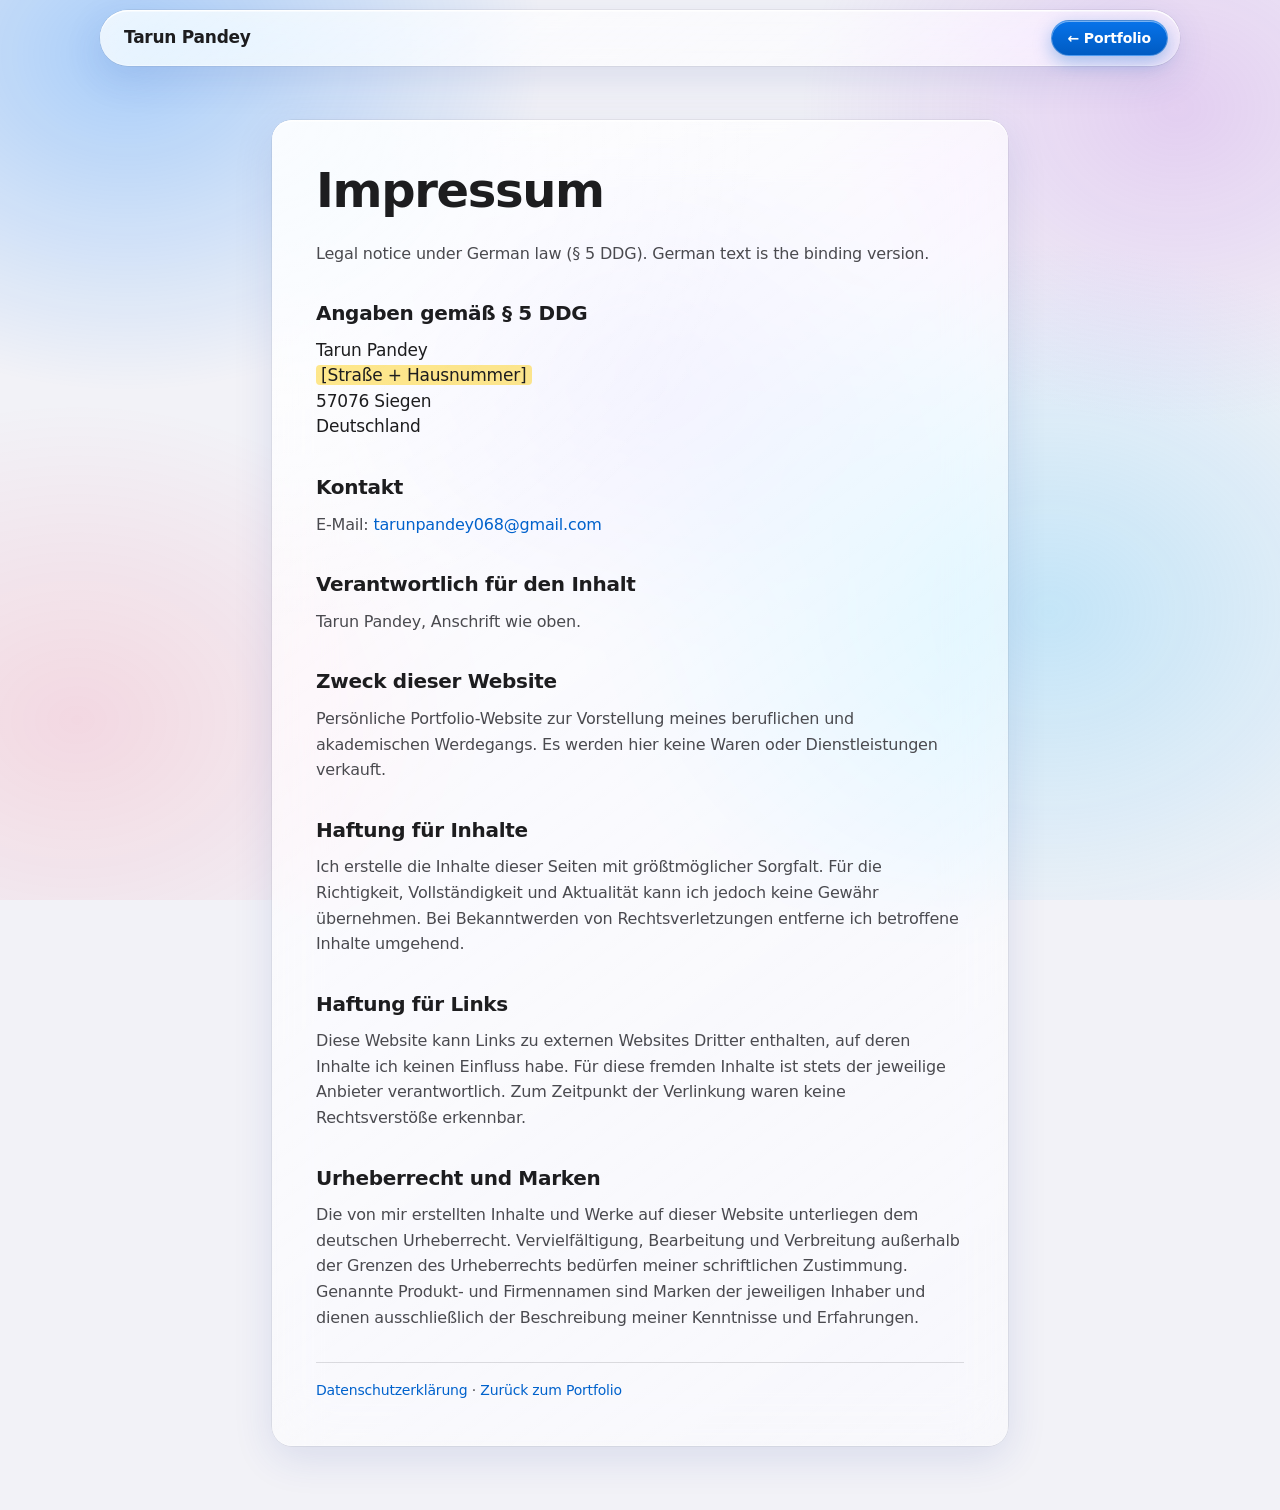
==== impressum.html @ 10e28572 "Add files via upload" ====
<!DOCTYPE html>
<html lang="de">
<head>
  <meta charset="UTF-8" />
  <meta name="viewport" content="width=device-width, initial-scale=1" />
  <meta name="color-scheme" content="light dark" />
  <meta http-equiv="Content-Security-Policy" content="default-src 'none'; style-src 'self'; img-src 'self' data:; base-uri 'none'; form-action 'none'; upgrade-insecure-requests" />
  <meta name="referrer" content="strict-origin-when-cross-origin" />
  <meta name="robots" content="index, follow" />
  <title>Impressum — Tarun Pandey</title>
  <link rel="icon" href="favicon.svg" type="image/svg+xml" />
  <link rel="stylesheet" href="style.css" />
</head>
<body>
  <header class="nav">
    <div class="nav__inner">
      <a class="nav__brand" href="index.html">Tarun Pandey</a>
      <div class="nav__actions"><a class="btn btn--small" href="index.html">← Portfolio</a></div>
    </div>
  </header>

  <main class="legal">
    <div class="container">
      <article class="legal__card">
        <h1>Impressum</h1>
        <p lang="en">Legal notice under German law (§ 5 DDG). German text is the binding version.</p>

        <h2>Angaben gemäß § 5 DDG</h2>
        <address>
          Tarun Pandey<br />
          <span class="todo">[Straße + Hausnummer]</span><br />
          57076 Siegen<br />
          Deutschland
        </address>

        <h2 id="kontakt">Kontakt</h2>
        <p>
          E-Mail: <a href="mailto:tarunpandey068@gmail.com">tarunpandey068@gmail.com</a>
        </p>

        <h2>Verantwortlich für den Inhalt</h2>
        <p>Tarun Pandey, Anschrift wie oben.</p>

        <h2>Zweck dieser Website</h2>
        <p>Persönliche Portfolio-Website zur Vorstellung meines beruflichen und akademischen Werdegangs. Es werden hier keine Waren oder Dienstleistungen verkauft.</p>

        <h2>Haftung für Inhalte</h2>
        <p>Ich erstelle die Inhalte dieser Seiten mit größtmöglicher Sorgfalt. Für die Richtigkeit, Vollständigkeit und Aktualität kann ich jedoch keine Gewähr übernehmen. Bei Bekanntwerden von Rechtsverletzungen entferne ich betroffene Inhalte umgehend.</p>

        <h2>Haftung für Links</h2>
        <p>Diese Website kann Links zu externen Websites Dritter enthalten, auf deren Inhalte ich keinen Einfluss habe. Für diese fremden Inhalte ist stets der jeweilige Anbieter verantwortlich. Zum Zeitpunkt der Verlinkung waren keine Rechtsverstöße erkennbar.</p>

        <h2>Urheberrecht und Marken</h2>
        <p>Die von mir erstellten Inhalte und Werke auf dieser Website unterliegen dem deutschen Urheberrecht. Vervielfältigung, Bearbeitung und Verbreitung außerhalb der Grenzen des Urheberrechts bedürfen meiner schriftlichen Zustimmung. Genannte Produkt- und Firmennamen sind Marken der jeweiligen Inhaber und dienen ausschließlich der Beschreibung meiner Kenntnisse und Erfahrungen.</p>

        <p class="note"><a href="datenschutz.html">Datenschutzerklärung</a> · <a href="index.html">Zurück zum Portfolio</a></p>
      </article>
    </div>
  </main>
</body>
</html>
---- style.css ----
/* ═══════════════════════════════════════════════
   TARUN PANDEY — PORTFOLIO
   Design language: Apple "liquid glass" — frosted translucent slabs over
   a soft colour field, system type, glossy capsule buttons, light/dark,
   and graceful fallbacks (reduced motion / transparency / contrast).
═══════════════════════════════════════════════ */

/* ─── TOKENS ─── */
:root {
  color-scheme: light dark;

  --bg:        #f2f2f7;                 /* iOS system grouped background */
  --text:      #1d1d1f;
  --text-2:    #4a4a4f;                 /* ≥7:1 on the lightest glass */
  --line:      rgba(60, 60, 67, 0.16);
  --accent:    #007aff;                 /* iOS blue — decorative / large */
  --accent-btn-top: #0773ea;
  --accent-btn-bot: #005bc2;            /* white text ≥ 4.5:1 */
  --link:      #0062cc;                 /* text links ≥ 5:1 on glass */
  --ok:        #1f8f3a;

  --chip-bg:   rgba(0, 122, 255, 0.10);
  --chip-text: #0b3d91;

  /* glass slab */
  --glass-bg:     linear-gradient(145deg, rgba(255,255,255,0.78), rgba(255,255,255,0.46));
  --glass-shadow: 0 0 0 0.5px rgba(60,60,67,0.14),
                  0 12px 40px rgba(30, 60, 160, 0.12),
                  inset 0 1.5px 0 rgba(255,255,255,0.95),
                  inset 0 -1px 0 rgba(255,255,255,0.35);
  --glass-shadow-hover: 0 0 0 0.5px rgba(60,60,67,0.16),
                  0 22px 60px rgba(30, 60, 160, 0.20),
                  inset 0 1.5px 0 rgba(255,255,255,1),
                  inset 0 -1px 0 rgba(255,255,255,0.4);
  --sheen:        rgba(255,255,255,0.55);
  --blur:         blur(28px) saturate(180%);

  /* colour field behind the glass */
  --mesh:
    radial-gradient(42rem 34rem at 10% 6%,  rgba(0,122,255,0.30),  transparent 62%),
    radial-gradient(38rem 32rem at 92% 12%, rgba(175,82,222,0.22), transparent 62%),
    radial-gradient(44rem 36rem at 82% 68%, rgba(90,200,250,0.30), transparent 64%),
    radial-gradient(40rem 32rem at 6% 80%,  rgba(255,45,85,0.13),  transparent 62%),
    radial-gradient(32rem 26rem at 50% 42%, rgba(88,86,214,0.15),  transparent 62%);

  --name-grad: linear-gradient(100deg, #0a62d4 0%, #5856d6 52%, #b5338f 100%);

  --font: -apple-system, BlinkMacSystemFont, "SF Pro Text", "SF Pro Display",
          "Segoe UI", system-ui, Roboto, "Helvetica Neue", Arial, sans-serif;

  --radius:    20px;                    /* glass slabs */
  --radius-sm: 12px;
  --nav-h:     56px;
  --ease:      cubic-bezier(0.25, 0.1, 0.25, 1);
}

@media (prefers-color-scheme: dark) {
  :root {
    --bg:        #07070d;
    --text:      #f5f5f7;
    --text-2:    #b0b0b8;
    --line:      rgba(255, 255, 255, 0.16);
    --accent:    #0a84ff;
    --link:      #64b5ff;
    --ok:        #30d158;

    --chip-bg:   rgba(10, 132, 255, 0.24);
    --chip-text: #d6e8ff;

    --glass-bg:     linear-gradient(145deg, rgba(255,255,255,0.15), rgba(255,255,255,0.05));
    --glass-shadow: 0 0 0 0.5px rgba(255,255,255,0.20),
                    0 16px 48px rgba(0,0,0,0.55),
                    inset 0 1px 0 rgba(255,255,255,0.30),
                    inset 0 -1px 0 rgba(255,255,255,0.06);
    --glass-shadow-hover: 0 0 0 0.5px rgba(255,255,255,0.28),
                    0 26px 70px rgba(0,0,0,0.7),
                    inset 0 1px 0 rgba(255,255,255,0.38),
                    inset 0 -1px 0 rgba(255,255,255,0.08);
    --sheen:        rgba(255,255,255,0.14);

    --mesh:
      radial-gradient(42rem 34rem at 10% 6%,  rgba(10,132,255,0.42),  transparent 62%),
      radial-gradient(38rem 32rem at 92% 12%, rgba(191,90,242,0.34),  transparent 62%),
      radial-gradient(44rem 36rem at 82% 68%, rgba(50,173,230,0.28),  transparent 64%),
      radial-gradient(40rem 32rem at 6% 80%,  rgba(255,55,95,0.20),   transparent 62%),
      radial-gradient(32rem 26rem at 50% 42%, rgba(94,92,230,0.26),   transparent 62%);

    --name-grad: linear-gradient(100deg, #6cb8ff 0%, #a9a4ff 50%, #ff8ab3 100%);
  }
}

/* ─── RESET & BASE ─── */
*, *::before, *::after { box-sizing: border-box; margin: 0; padding: 0; }
[hidden] { display: none !important; }

html {
  font-size: 100%;
  scroll-behavior: smooth;
  scroll-padding-top: 88px;
  -webkit-text-size-adjust: 100%;
}
body {
  position: relative;
  background: var(--bg);
  color: var(--text);
  font-family: var(--font);
  font-size: 1.0625rem;
  line-height: 1.5;
  letter-spacing: -0.011em;
  -webkit-font-smoothing: antialiased;
  text-rendering: optimizeLegibility;
  min-height: 100vh;
}
/* static colour field — gives the glass something to refract */
body::before {
  content: ""; position: fixed; inset: 0; z-index: -1; pointer-events: none;
  background: var(--mesh);
}
body.menu-open { overflow: hidden; }

a { color: var(--link); text-decoration: none; }
a:hover { text-decoration: underline; text-underline-offset: 3px; }
ul, ol { list-style: none; }
address { font-style: normal; }
strong { font-weight: 600; color: var(--text); }
em { font-style: normal; }

:focus-visible { outline: 3px solid var(--accent); outline-offset: 3px; border-radius: 8px; }
::selection { background: var(--accent); color: #fff; }

.container { width: min(1080px, 100% - 3rem); margin-inline: auto; }

.skip-link {
  position: fixed; left: 1rem; top: -4rem; z-index: 300;
  background: var(--text); color: var(--bg);
  padding: 0.6rem 1rem; border-radius: 12px; font-weight: 600;
  transition: top 0.2s var(--ease);
}
.skip-link:focus { top: 0.75rem; text-decoration: none; }

/* ─── GLASS SLAB (shared material) ─── */
.nav::before,
.glance__grid, .about__card, .card, .project, .timeline__card, .avail, .legal__card {
  background: var(--glass-bg);
  -webkit-backdrop-filter: var(--blur);
  backdrop-filter: var(--blur);
  box-shadow: var(--glass-shadow);
}
.glance__grid, .about__card, .card, .project, .timeline__card, .avail, .legal__card {
  position: relative; overflow: hidden; isolation: isolate;
  border-radius: var(--radius);
}
/* specular highlight — light catching the top-left edge */
.glance__grid::after, .about__card::after, .card::after, .project::after,
.timeline__card::after, .avail::after, .legal__card::after {
  content: ""; position: absolute; inset: 0; z-index: -1; pointer-events: none;
  border-radius: inherit;
  background: radial-gradient(120% 70% at 0% 0%, var(--sheen), transparent 55%);
}

/* ─── NAVIGATION — floating glass capsule ─── */
.nav {
  position: fixed; top: 10px; left: 12px; right: 12px; z-index: 100;
  max-width: 1080px; margin-inline: auto;
  height: var(--nav-h); isolation: isolate;
  border-radius: 28px;
}
.nav::before {            /* material lives on a pseudo-element so fixed children stay viewport-relative */
  content: ""; position: absolute; inset: 0; z-index: -1; border-radius: inherit;
}
.nav__inner {
  height: 100%; padding: 0 0.75rem 0 1.5rem;
  display: flex; align-items: center; justify-content: space-between; gap: 1rem;
}
.nav__brand { color: var(--text); font-weight: 650; font-size: 1.0625rem; letter-spacing: -0.015em; }
.nav__brand:hover { text-decoration: none; }
.nav__links { display: flex; align-items: center; gap: 0.15rem; }
.nav__link {
  position: relative; color: var(--text-2);
  font-size: 0.9rem; padding: 0.7rem 0.8rem; border-radius: 980px;
  transition: color 0.2s var(--ease), background 0.2s var(--ease);
}
.nav__link:hover { color: var(--text); background: var(--chip-bg); text-decoration: none; }
.nav__link.active { color: var(--chip-text); background: var(--chip-bg); font-weight: 600; }
.nav__actions { display: flex; align-items: center; gap: 0.5rem; }

.nav__burger {
  display: none; position: relative; width: 44px; height: 44px;
  border: 0; background: none; cursor: pointer; border-radius: 50%;
}
.nav__burger span {
  position: absolute; left: 12px; right: 12px; height: 1.75px;
  background: var(--text); border-radius: 2px;
  transition: transform 0.3s var(--ease), top 0.3s var(--ease);
}
.nav__burger span:nth-child(1) { top: 18px; }
.nav__burger span:nth-child(2) { top: 25px; }
.nav__burger[aria-expanded="true"] span:nth-child(1) { top: 21.5px; transform: rotate(45deg); }
.nav__burger[aria-expanded="true"] span:nth-child(2) { top: 21.5px; transform: rotate(-45deg); }

/* ─── BUTTONS — glossy capsules, instant press feedback ─── */
.btn {
  display: inline-flex; align-items: center; justify-content: center; gap: 0.35rem;
  min-height: 44px; padding: 0.7rem 1.5rem;
  border-radius: 980px; border: 1px solid transparent;
  font: inherit; font-size: 1.0625rem; font-weight: 600; letter-spacing: -0.01em;
  cursor: pointer; text-decoration: none !important;
  transition: transform 0.1s ease-out, filter 0.2s var(--ease), background 0.2s var(--ease);
}
.btn:active { transform: scale(0.96); }
.btn--primary, .btn--small {
  color: #fff;
  background: linear-gradient(180deg, var(--accent-btn-top) 0%, var(--accent-btn-bot) 100%);
  border-color: rgba(255,255,255,0.28);
  box-shadow: inset 0 1px 0 rgba(255,255,255,0.45), 0 6px 18px rgba(0,98,204,0.35);
}
.btn--primary:hover, .btn--small:hover { filter: brightness(1.1); }
.btn--ghost {
  color: var(--link);
  background: var(--glass-bg);
  -webkit-backdrop-filter: var(--blur); backdrop-filter: var(--blur);
  box-shadow: var(--glass-shadow);
}
.btn--ghost:hover { filter: brightness(1.04); }
.btn--small { min-height: 36px; padding: 0.4rem 1rem; font-size: 0.875rem; }

/* ─── REVEAL (progressive: visible by default without JS) ─── */
.js .reveal {
  opacity: 0; transform: translateY(24px);
  transition: opacity 0.8s var(--ease), transform 0.8s var(--ease);
  transition-delay: var(--d, 0s);
}
.js .reveal.visible { opacity: 1; transform: none; }

/* ─── TYPE ─── */
.eyebrow {
  display: inline-flex; align-items: center; gap: 0.5rem;
  font-size: 0.9375rem; font-weight: 600; color: var(--link); margin-bottom: 0.75rem;
}
.hero .eyebrow {
  color: var(--text-2); padding: 0.35rem 0.9rem; border-radius: 980px;
  background: var(--glass-bg); box-shadow: var(--glass-shadow);
  -webkit-backdrop-filter: var(--blur); backdrop-filter: var(--blur);
  font-size: 0.875rem; margin-bottom: 1.25rem;
}
.status-dot {
  width: 8px; height: 8px; border-radius: 50%; background: var(--ok);
  animation: pulse 2.4s ease-out infinite;
}
@keyframes pulse {
  0%   { box-shadow: 0 0 0 0 color-mix(in srgb, var(--ok) 45%, transparent); }
  70%, 100% { box-shadow: 0 0 0 8px transparent; }
}

/* ─── HERO ─── */
.hero {
  min-height: 100svh; display: flex; align-items: center; text-align: center;
  padding: calc(var(--nav-h) + 4.5rem) 0 4rem;
}
.hero__inner { display: flex; flex-direction: column; align-items: center; }
.hero__name {
  font-size: clamp(3rem, 10vw, 6.5rem);
  font-weight: 700; line-height: 1.04; letter-spacing: -0.03em;
  padding-bottom: 0.12em; margin-bottom: calc(0.75rem - 0.12em);   /* keeps descenders inside the gradient box */
  color: var(--text);
  background: var(--name-grad);
  -webkit-background-clip: text; background-clip: text;
  -webkit-text-fill-color: transparent;
}
.hero__role {
  font-size: clamp(1.375rem, 3.4vw, 2.25rem);
  font-weight: 600; line-height: 1.15; letter-spacing: -0.02em; margin-bottom: 1rem;
}
.hero__sub {
  max-width: 34rem; color: var(--text-2);
  font-size: clamp(1.0625rem, 1.8vw, 1.3125rem); line-height: 1.4; margin-bottom: 2rem;
}
.hero__actions { display: flex; flex-wrap: wrap; gap: 0.75rem; justify-content: center; margin-bottom: 2rem; }
.hero__tags { display: flex; flex-wrap: wrap; gap: 0.5rem; justify-content: center; }

.chips { display: flex; flex-wrap: wrap; gap: 0.5rem; }
.hero__tags li, .chips li {
  background: var(--chip-bg); color: var(--chip-text);
  font-size: 0.875rem; font-weight: 500; letter-spacing: -0.005em;
  padding: 0.3rem 0.85rem; border-radius: 980px;
  box-shadow: inset 0 0 0 0.5px color-mix(in srgb, var(--accent) 30%, transparent);
}
.chips--small { margin-top: 1rem; }
.chips--small li { font-size: 0.8125rem; padding: 0.2rem 0.7rem; }

/* ─── AT A GLANCE ─── */
.glance { padding: 0 0 4rem; }
.glance__grid { display: grid; grid-template-columns: repeat(4, 1fr); }
.glance__item { padding: 1.5rem; border-left: 1px solid var(--line); }
.glance__item:first-child { border-left: 0; }
.glance dt { font-size: 0.8125rem; font-weight: 700; color: var(--link); text-transform: uppercase; letter-spacing: 0.07em; margin-bottom: 0.4rem; }
.glance dd { font-size: 1.125rem; font-weight: 600; line-height: 1.3; letter-spacing: -0.015em; }
.glance dd span { display: block; margin-top: 0.25rem; font-size: 0.9375rem; font-weight: 400; color: var(--text-2); letter-spacing: -0.005em; }

/* ─── SECTIONS ─── */
.section { padding: clamp(4rem, 9vw, 7rem) 0; }
.section__header { max-width: 46rem; margin-bottom: clamp(2.25rem, 5vw, 3.5rem); }
.section__header--center { margin-inline: auto; text-align: center; }
.section__title {
  font-size: clamp(2rem, 5.2vw, 3.5rem);
  font-weight: 700; line-height: 1.08; letter-spacing: -0.028em; text-wrap: balance;
}
.section__lead {
  margin-top: 1rem; color: var(--text-2);
  font-size: clamp(1.0625rem, 2vw, 1.3125rem); line-height: 1.4; letter-spacing: -0.012em;
}

/* ─── ABOUT ─── */
.about__grid { display: grid; grid-template-columns: 1.6fr 1fr; gap: clamp(2rem, 6vw, 4.5rem); align-items: start; }
.about__text p { font-size: 1.1875rem; line-height: 1.55; color: var(--text-2); max-width: 38rem; }
.about__text p + p { margin-top: 1.25rem; }
.about__card { padding: 1.75rem; }
.about__card h3 { font-size: 1.0625rem; font-weight: 600; margin-bottom: 1rem; }
.about__card dl > div { padding: 0.8rem 0; border-top: 1px solid var(--line); }
.about__card dt { font-size: 0.8125rem; color: var(--text-2); }
.about__card dd { font-weight: 500; }

/* ─── SKILL CARDS ─── */
.cards { display: grid; gap: 1.25rem; }
.cards--2 { grid-template-columns: repeat(2, 1fr); }
.card { padding: 2rem; transition: transform 0.4s var(--ease), box-shadow 0.4s var(--ease); }
.card__head { display: flex; align-items: center; gap: 0.9rem; margin-bottom: 1rem; }
.card__title { font-size: 1.375rem; font-weight: 600; letter-spacing: -0.02em; }
.card__list li { padding: 0.65rem 0; border-top: 1px solid var(--line); color: var(--text-2); }

.icon {
  flex: none; width: 44px; height: 44px; border-radius: 13px;
  display: grid; place-items: center; color: #fff;
  box-shadow: inset 0 1px 0 rgba(255,255,255,0.5), inset 0 -1px 0 rgba(0,0,0,0.12), 0 6px 14px rgba(0,0,0,0.18);
}
.icon svg { width: 24px; height: 24px; fill: none; stroke: currentColor; stroke-width: 1.8; stroke-linecap: round; stroke-linejoin: round; }
.icon--blue   { background: linear-gradient(160deg, #4aa3ff, #0062d6); }
.icon--indigo { background: linear-gradient(160deg, #8583ff, #4240c4); }
.icon--teal   { background: linear-gradient(160deg, #5ac8e0, #1b8aa3); }
.icon--orange { background: linear-gradient(160deg, #ffb340, #e57600); }

.certs { margin-top: 2.5rem; }
.certs__title { font-size: 1.0625rem; font-weight: 600; margin-bottom: 0.9rem; }

/* ─── PROJECTS — one colour family (blue → indigo → violet) ─── */
.projects { display: grid; grid-template-columns: repeat(2, 1fr); gap: 1.25rem; }
.project { display: flex; flex-direction: column; transition: transform 0.4s var(--ease), box-shadow 0.4s var(--ease); }
.project--featured { grid-column: 1 / -1; display: grid; grid-template-columns: 1fr 1fr; }
.project__visual {
  position: relative; min-height: 220px; display: grid; place-items: center; overflow: hidden;
}
.project--featured .project__visual { min-height: 340px; }
.project__visual::after {      /* gloss */
  content: ""; position: absolute; inset: 0; pointer-events: none;
  background:
    radial-gradient(90% 60% at 20% 0%, rgba(255,255,255,0.40), transparent 60%),
    linear-gradient(180deg, rgba(255,255,255,0.12), transparent 40%);
}
.project__visual svg {
  position: relative; z-index: 1; width: min(52%, 190px); height: auto;
  fill: none; stroke: #fff; stroke-width: 2.2; stroke-linecap: round; stroke-linejoin: round;
  filter: drop-shadow(0 8px 14px rgba(0,0,0,0.22));
}
.project__visual--1 { background: linear-gradient(135deg, #0a62d4 0%, #32ade6 100%); }
.project__visual--2 { background: linear-gradient(135deg, #4240c4 0%, #0a84ff 100%); }
.project__visual--3 { background: linear-gradient(135deg, #0a72ea 0%, #5856d6 55%, #9b4fd0 100%); }

.badge {
  position: absolute; top: 1rem; left: 1rem; z-index: 2;
  display: inline-flex; align-items: center; gap: 0.35rem;
  background: rgba(255,255,255,0.92); color: #1d1d1f;
  font-size: 0.75rem; font-weight: 700; padding: 0.28rem 0.75rem; border-radius: 980px;
  box-shadow: 0 2px 8px rgba(0,0,0,0.15), inset 0 1px 0 #fff;
}

.project__body { padding: clamp(1.5rem, 3vw, 2.25rem); display: flex; flex-direction: column; flex: 1; }
.project__meta { font-size: 0.875rem; font-weight: 600; color: var(--link); margin-bottom: 0.5rem; }
.project__title { font-size: clamp(1.375rem, 2.6vw, 1.75rem); font-weight: 700; line-height: 1.15; letter-spacing: -0.022em; margin-bottom: 0.75rem; }
.project--featured .project__title { font-size: clamp(1.625rem, 3.2vw, 2.25rem); }
.project__desc { color: var(--text-2); font-size: 1rem; line-height: 1.55; flex: 1; }
.project__link { margin-top: 1rem; font-weight: 600; font-size: 0.9375rem; align-self: flex-start; }

/* ─── TIMELINE ─── */
.timeline { max-width: 52rem; margin-inline: auto; }
.timeline__item { display: grid; grid-template-columns: 9.5rem 1fr; gap: 1.5rem; padding-bottom: 1.25rem; }
.timeline__date { padding-top: 1.75rem; text-align: right; font-size: 0.9375rem; font-weight: 600; color: var(--text-2); }
.timeline__item--current .timeline__date { color: var(--link); }
.timeline__card { padding: 1.75rem 2rem; }
.timeline__item--current .timeline__card { box-shadow: 0 0 0 2px var(--accent), var(--glass-shadow); }
.timeline__type {
  display: inline-block; font-size: 0.6875rem; font-weight: 700; text-transform: uppercase; letter-spacing: 0.08em;
  color: var(--chip-text); background: var(--chip-bg); padding: 0.15rem 0.6rem; border-radius: 980px; margin-bottom: 0.6rem;
}
.timeline__role { font-size: 1.375rem; font-weight: 600; letter-spacing: -0.02em; line-height: 1.2; }
.timeline__org { color: var(--text-2); margin: 0.25rem 0 0.9rem; font-size: 0.9375rem; }
.timeline__desc { color: var(--text-2); font-size: 1rem; line-height: 1.55; }

/* ─── CONTACT ─── */
.hero__actions--center { margin: 2rem 0 0; }
.avail { max-width: 44rem; margin: clamp(2.25rem, 5vw, 3.5rem) auto 0; padding: 0.5rem 1.75rem; }
.avail > div { display: grid; grid-template-columns: 9rem 1fr; gap: 1rem; padding: 1rem 0; border-top: 1px solid var(--line); }
.avail > div:first-child { border-top: 0; }
.avail dt { color: var(--text-2); font-size: 0.9375rem; }
.avail dd { font-weight: 500; overflow-wrap: anywhere; }
.social { display: flex; gap: 1.5rem; justify-content: center; margin-top: 1.5rem; }
.social:not(:has(a:not([hidden]))) { display: none; }

/* ─── FOOTER ─── */
.footer { border-top: 1px solid var(--line); padding: 3rem 0 2.5rem; color: var(--text-2); font-size: 0.8125rem; line-height: 1.6; }
.footer__grid { display: grid; grid-template-columns: 1fr 1.5fr; gap: 3rem; }
.footer__name { font-size: 1.0625rem; font-weight: 600; color: var(--text); }
.footer__links { display: flex; gap: 1.25rem; margin-top: 1rem; font-size: 0.9375rem; }
.footer__legal { margin-bottom: 0.7rem; }

/* ─── LEGAL PAGES (Impressum / Datenschutz) ─── */
.legal { padding: calc(var(--nav-h) + 4rem) 0 4rem; }
.legal__card { padding: clamp(1.5rem, 4vw, 2.75rem); max-width: 46rem; margin-inline: auto; }
.legal h1 { font-size: clamp(2rem, 5vw, 3rem); font-weight: 700; letter-spacing: -0.028em; line-height: 1.1; margin-bottom: 1.5rem; }
.legal h2 { font-size: 1.25rem; font-weight: 600; letter-spacing: -0.015em; margin: 2rem 0 0.6rem; }
.legal p, .legal li { color: var(--text-2); font-size: 1rem; line-height: 1.6; }
.legal p + p { margin-top: 0.75rem; }
.legal ul { list-style: disc; padding-left: 1.25rem; margin-top: 0.5rem; }
.legal .note { margin-top: 2rem; padding-top: 1rem; border-top: 1px solid var(--line); font-size: 0.875rem; }
.todo { background: rgba(255, 204, 0, 0.45); color: var(--text); padding: 0 0.3em; border-radius: 4px; }

/* ─── HOVER (pointer devices only) ─── */
@media (hover: hover) {
  .card:hover, .project:hover { transform: translateY(-4px); box-shadow: var(--glass-shadow-hover); }
}

/* ─── RESPONSIVE ─── */
@media (max-width: 900px) {
  .nav__burger { display: block; }
  .nav__links {
    position: fixed; inset: 0; z-index: -1;
    padding-top: calc(var(--nav-h) + 24px);
    flex-direction: column; justify-content: center; gap: 0.5rem;
    background: color-mix(in srgb, var(--bg) 72%, transparent);
    -webkit-backdrop-filter: blur(36px) saturate(180%); backdrop-filter: blur(36px) saturate(180%);
    opacity: 0; visibility: hidden; transform: scale(1.02);
    transition: opacity 0.3s var(--ease), transform 0.3s var(--ease), visibility 0s linear 0.3s;
  }
  .nav__links.open { opacity: 1; visibility: visible; transform: none; transition-delay: 0s; }
  .nav__link { font-size: 1.75rem; font-weight: 600; color: var(--text); letter-spacing: -0.02em; padding: 0.6rem 1.25rem; }

  .glance__grid { grid-template-columns: repeat(2, 1fr); }
  .glance__item:nth-child(3) { border-left: 0; }
  .glance__item:nth-child(n+3) { border-top: 1px solid var(--line); }
  .about__grid, .cards--2, .projects, .project--featured, .footer__grid { grid-template-columns: 1fr; }
  .project--featured .project__visual { min-height: 220px; }
  .timeline__item { grid-template-columns: 1fr; gap: 0.5rem; }
  .timeline__date { text-align: left; padding-top: 0; }
}
@media (max-width: 520px) {
  .glance__grid { grid-template-columns: 1fr; }
  .glance__item { border-left: 0; border-top: 1px solid var(--line); }
  .glance__item:first-child { border-top: 0; }
  .avail > div { grid-template-columns: 1fr; gap: 0.15rem; }
  .card, .timeline__card { padding: 1.5rem; }
  .hero__actions .btn { width: 100%; }
}

/* ─── FALLBACKS & ACCESSIBILITY ─── */
@supports not ((backdrop-filter: blur(1px)) or (-webkit-backdrop-filter: blur(1px))) {
  :root { --glass-bg: linear-gradient(145deg, rgba(255,255,255,0.96), rgba(244,246,252,0.92)); }
  @media (prefers-color-scheme: dark) {
    :root { --glass-bg: linear-gradient(145deg, rgba(44,44,52,0.97), rgba(30,30,38,0.97)); }
  }
}
@supports not (background-clip: text) {
  .hero__name { background: none; -webkit-text-fill-color: currentColor; }
}
@media (prefers-reduced-motion: reduce) {
  html { scroll-behavior: auto; }
  .js .reveal { transform: none; transition: opacity 0.3s ease; }
  .status-dot { animation: none; }
  .card, .project, .btn { transition: none; }
  .card:hover, .project:hover { transform: none; }
  .nav__links { transition: opacity 0.2s ease; transform: none; }
}
@media (prefers-reduced-transparency: reduce) {
  :root { --glass-bg: linear-gradient(var(--bg), var(--bg)); --blur: none; --sheen: transparent; }
  .nav__links { background: var(--bg); -webkit-backdrop-filter: none; backdrop-filter: none; }
}
@media (prefers-contrast: more) {
  :root { --text-2: var(--text); --line: currentColor; --blur: none; --glass-bg: linear-gradient(var(--bg), var(--bg)); }
  .hero__name { background: none; -webkit-text-fill-color: currentColor; }
  .btn--ghost { border: 2px solid currentColor; }
}
@media (forced-colors: active) {
  .hero__name { background: none; -webkit-text-fill-color: CanvasText; }
  .nav::before, .card, .project, .about__card, .timeline__card, .avail, .glance__grid, .legal__card { border: 1px solid CanvasText; }
}

/* ─── PRINT: a clean CV on paper ─── */
@media print {
  :root { --bg: #fff; --text: #000; --text-2: #333; --glass-bg: #fff; --blur: none; --glass-shadow: none; --mesh: none; }
  body::before { display: none; }
  .nav, .skip-link, .hero__actions, .status-dot, .social { display: none !important; }
  .js .reveal { opacity: 1 !important; transform: none !important; }
  .hero { min-height: 0; padding: 0 0 1rem; text-align: left; }
  .hero__inner { align-items: flex-start; }
  .hero__name { background: none; -webkit-text-fill-color: #000; }
  .section { padding: 1.5rem 0; }
  .project__visual { display: none; }
  .project--featured, .project { display: block; break-inside: avoid; }
  .timeline__item, .card { break-inside: avoid; }
}
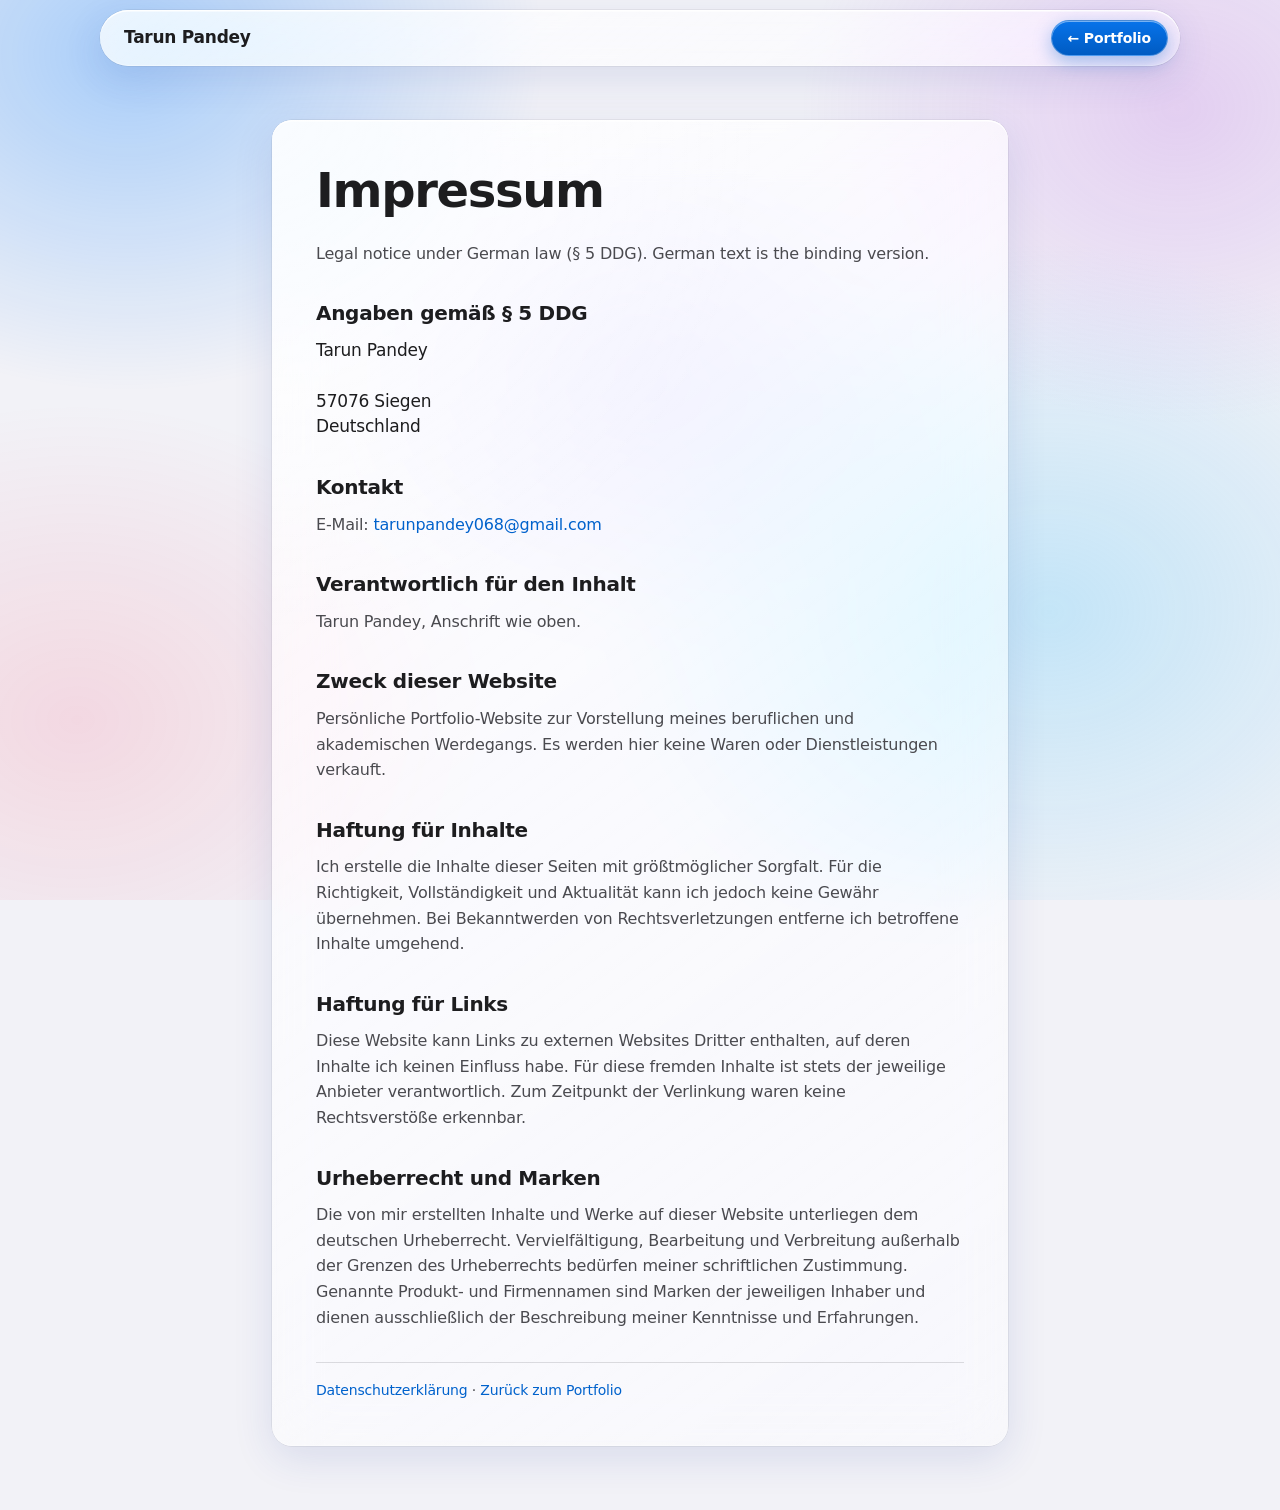
==== commit 8663d20c: "Update impressum.html" ====
--- a/impressum.html
+++ b/impressum.html
@@ -28,7 +28,7 @@
         <h2>Angaben gemäß § 5 DDG</h2>
         <address>
           Tarun Pandey<br />
-          <span class="todo">[Straße + Hausnummer]</span><br />
+          <br />
           57076 Siegen<br />
           Deutschland
         </address>
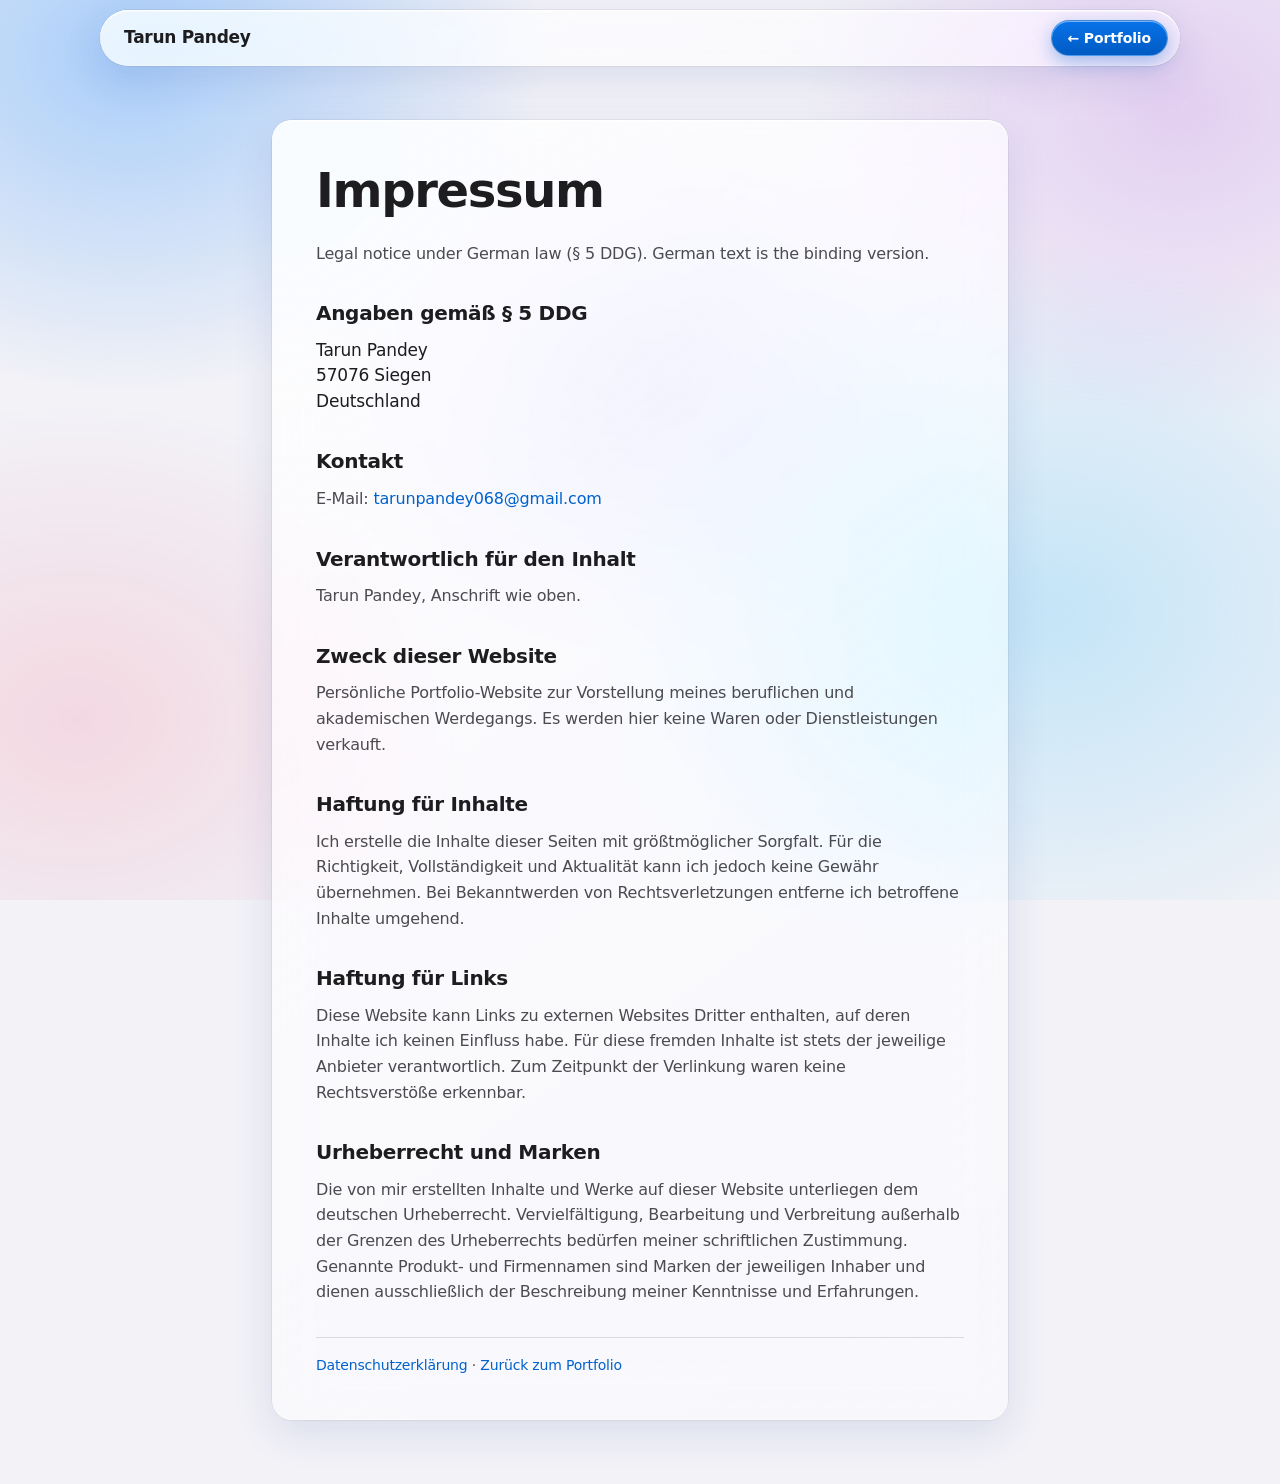
==== commit 24f8312e: "Update impressum.html" ====
--- a/impressum.html
+++ b/impressum.html
@@ -28,7 +28,6 @@
         <h2>Angaben gemäß § 5 DDG</h2>
         <address>
           Tarun Pandey<br />
-          <br />
           57076 Siegen<br />
           Deutschland
         </address>
